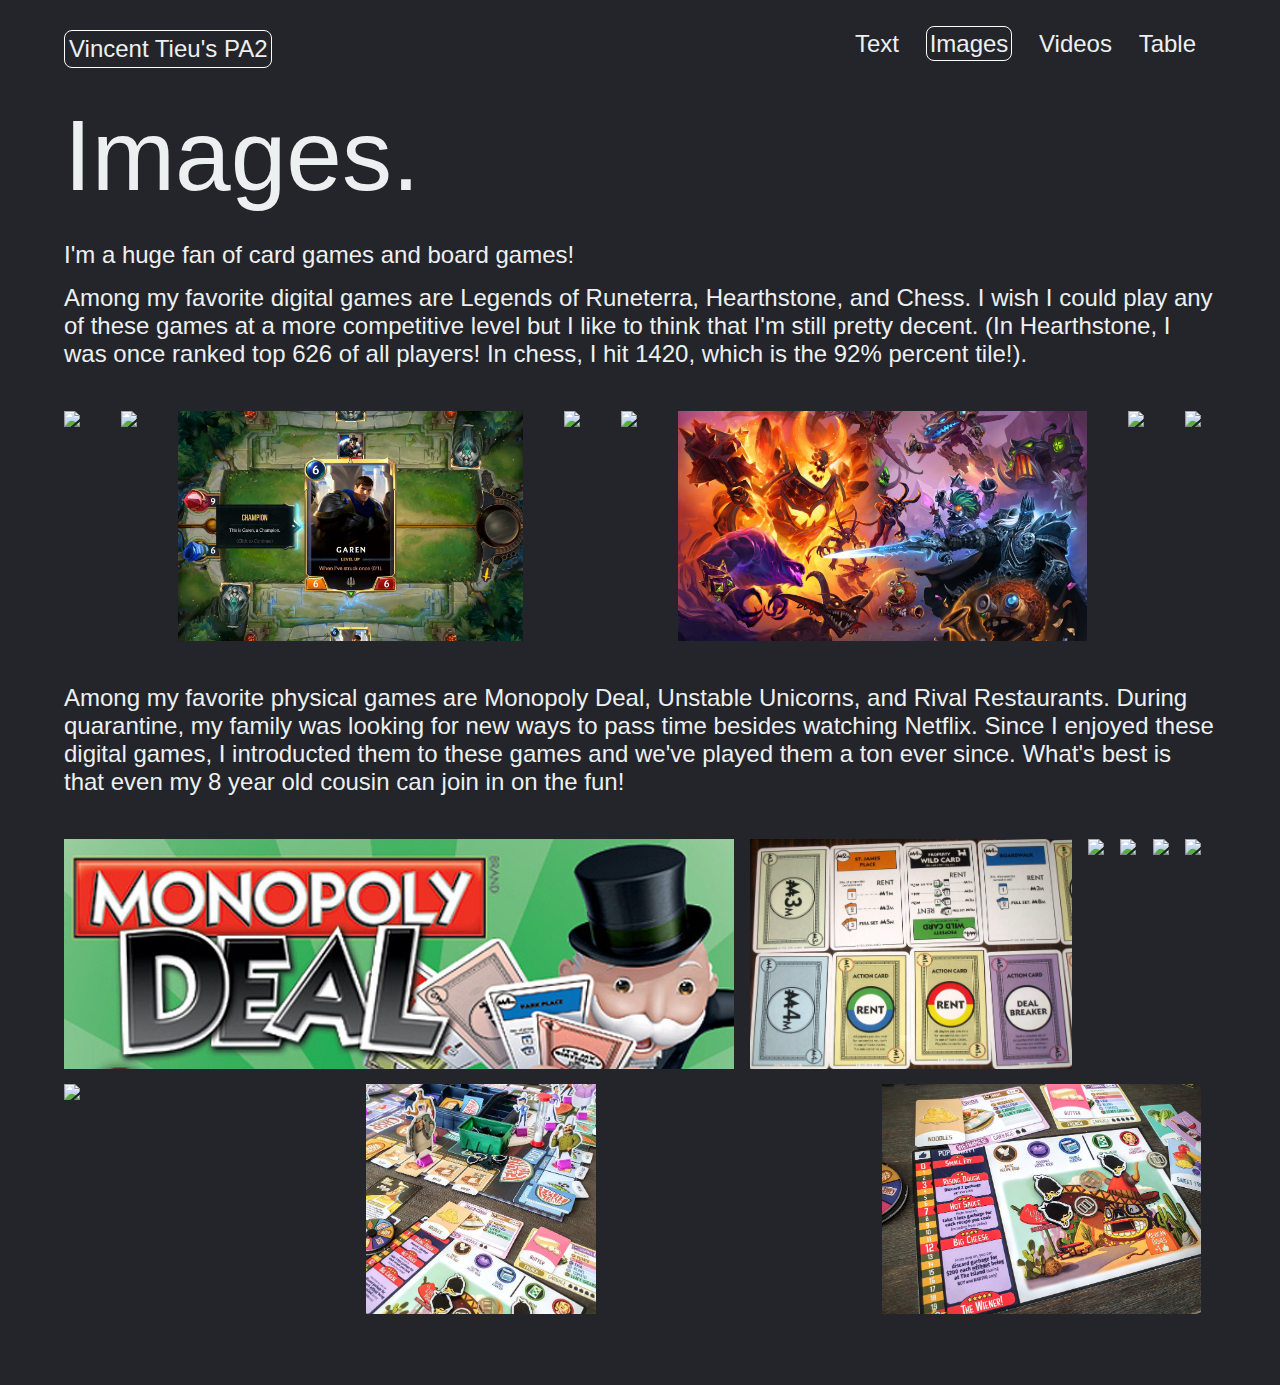
==== images.html @ 96bbe024 "vt - responsiveness, active tab, back-to-top-btn" ====
<!doctype html>

<html lang='en'>
<head>
  <meta charset='utf-8'>

  <title>cs185-pa2</title>
  <meta name='description' content='cs185-pa2'>
  <meta name='author' content='Vincent Tieu'>

  <link rel='stylesheet' href='styles.css'>

</head>

<body>
  <header>
    <h3 class='nav-brand'>Vincent Tieu's PA2</h3>
    <nav>
      <ul class='nav-links'>
        <li><a href='index.html'>Text</a></li>
        <li><a href='images.html' id='page-selected'>Images</a></li>
        <li><a href='videos.html'>Videos</a></li>
        <li><a href='table.html'>Table</a></li>
      </ul>
    </nav>
    <button onclick="topFunction()" id="back-to-top-btn">&#8593;</button>
  </header>

  <div class='container'>
    <h1>Images.</h1>
    <br/>
    <p>
      I'm a huge fan of card games and board games!
    </p>
    <p>
      Among my favorite digital games are Legends of Runeterra, Hearthstone, and Chess. I wish
      I could play any of these games at a more competitive level but I like to think
      that I'm still pretty decent. (In Hearthstone, I was once ranked top 626 of all players! 
      In chess, I hit 1420, which is the 92% percent tile!).
    </p>
    <br/>
    <div class='featured-section'>
      <img src='img/runeterra-1.jpg'>
      <img src='img/runeterra-2.jpg'>
      <img src='img/runeterra-3.jpg'>
      <img src='img/hearthstone-1.jpeg'>
      <img src='img/hearthstone-2.jpg'>
      <img src='img/hearthstone-3.webp'>
      <img src='img/chess-1.jpeg'>
      <img src='img/chess-2.jpeg'>
    </div>
    <br/>
    <p>
      Among my favorite physical games are Monopoly Deal, Unstable Unicorns, and Rival 
      Restaurants. During quarantine, my family was looking for new ways to pass time
      besides watching Netflix. Since I enjoyed these digital games, I introducted them
      to these games and we've played them a ton ever since. What's best is that even
      my 8 year old cousin can join in on the fun!
    </p>
    <br/>
    <div class='featured-section'>
      <img src='img/monopoly-1.jpg'>
      <img src='img/monopoly-2.jpg'>
      <img src='img/unstable-1.jpeg'>
      <img src='img/unstable-3.jpg'>
      <img src='img/unstable-2.jpg'>
      <img src='img/rival-1.png'>
      <img src='img/rival-2.jpg'>
      <img src='img/rival-3.jpg'>
      <img src='img/rival-4.jpg'>
    </div>
  </div>
  <br/>
  <br/>
  <script>
  //Get the button
  var mybutton = document.getElementById("back-to-top-btn");
  
  // When the user scrolls down 20px from the top of the document, show the button
  window.onscroll = () => scrollFunction();
  
  function scrollFunction() {
    if (document.body.scrollTop > 20 || document.documentElement.scrollTop > 20) {
      mybutton.style.display = "block";
    } else {
      mybutton.style.display = "none";
    }
  }
  
  // When the user clicks on the button, scroll to the top of the document
  function topFunction() {
    document.body.scrollTop = 0;
    document.documentElement.scrollTop = 0;
  }
  </script>
</body>
</html>
---- styles.css ----
/* https://www.w3schools.com/howto/howto_js_scroll_to_top.asp */

@import url('https://fonts.googleapis.com/css2?family=Noto+Sans+JP:wght@500&display=swap');

* {
  box-sizing: border-box;
  margin: 0;
  padding: 0;
  background-color: #24252A;

  font-family: "Montserrat", sans-serif;
  font-weight: 500;
  font-size: 24px;
  color: #edf0f1;
  text-decoration: none;
}

h1 {
  font-size: 100px;
}

h2 {
  font-size: 32px;
}

h3 {
  font-size: 24px;
}

h4 {
  font-size: 16px;
}

p {
  margin-bottom: 15px;
}

header {
  display: flex;
  justify-content: space-between;
  padding: 30px 5%;
}

.nav-brand {
  border: 1px solid white;
  padding: 4px;
  border-radius: 8px;
}

.nav-links li {
  display: inline-block;
  padding: 0px 20px;
  padding-left: 0px;
}

.nav-links li a {
  transition: all 0.3 ease 0s;
}

.nav-links li a:hover {
  color: #0088a9;
}

#back-to-top-btn {
  font-size: 60px;
  background-color: rgba(0,136,169,0.8);
  display: none;
  position: fixed;
  bottom: 20px;
  right: 30px;
  z-index: 99;
}

#back-to-top-btn:hover {
  background-color: rgba(0,136,169,1);
}

#page-selected {
  border: 1px solid white;
  padding: 3px;
  border-radius: 8px;
}

@media (max-width: 800px) {
  header {
    flex-direction: column;
    justify-content: flex-start;
  }

  .nav-links li {
    display: block;
    margin: 5px 0%;
  }
}

.container {
  padding: 0px 5%;
}

input[type="text"], textarea {
  background-color : white; 
  color: black;
  border-radius: 10px;
}

button {
  padding: 9px 25px;
  background-color: rgba(0,136,169,1);
  border: none;
  border-radius: 50px;
  cursor: pointer;
  transition: all 0.3s ease 0s;
}

button:hover {
  background-color: rgba(0,136,169,0.8);
}

img {
  height: 168px;
  width: auto;
  margin-bottom: 15px;
  margin-right: 15px;
}

img:hover {
  opacity: 0.7;
}

.featured-section {
  display: flex;
  flex-wrap: wrap;
  justify-content: space-between;
}

@media (max-width: 1360px) {
  img {
    height: 230px;
    width: auto;
  }
}

@media (max-width: 924px) {
  img {
    height: 168px;
    width: auto;
  }
}

@media (max-width: 660px) {
  img {
    height: auto;
    width: 80%;
  }
  .featured-section {
    justify-content: center;
  }
}

table {
  border-collapse: collapse;
  width: 100%;
}

td, th {
  border: 1px solid #dddddd;
  text-align: left;
  padding: 8px;
}

td a {
  color: #0088a9;
  text-decoration: underline;
}

tr:nth-child(even) {
  background-color: #dddddd;
}
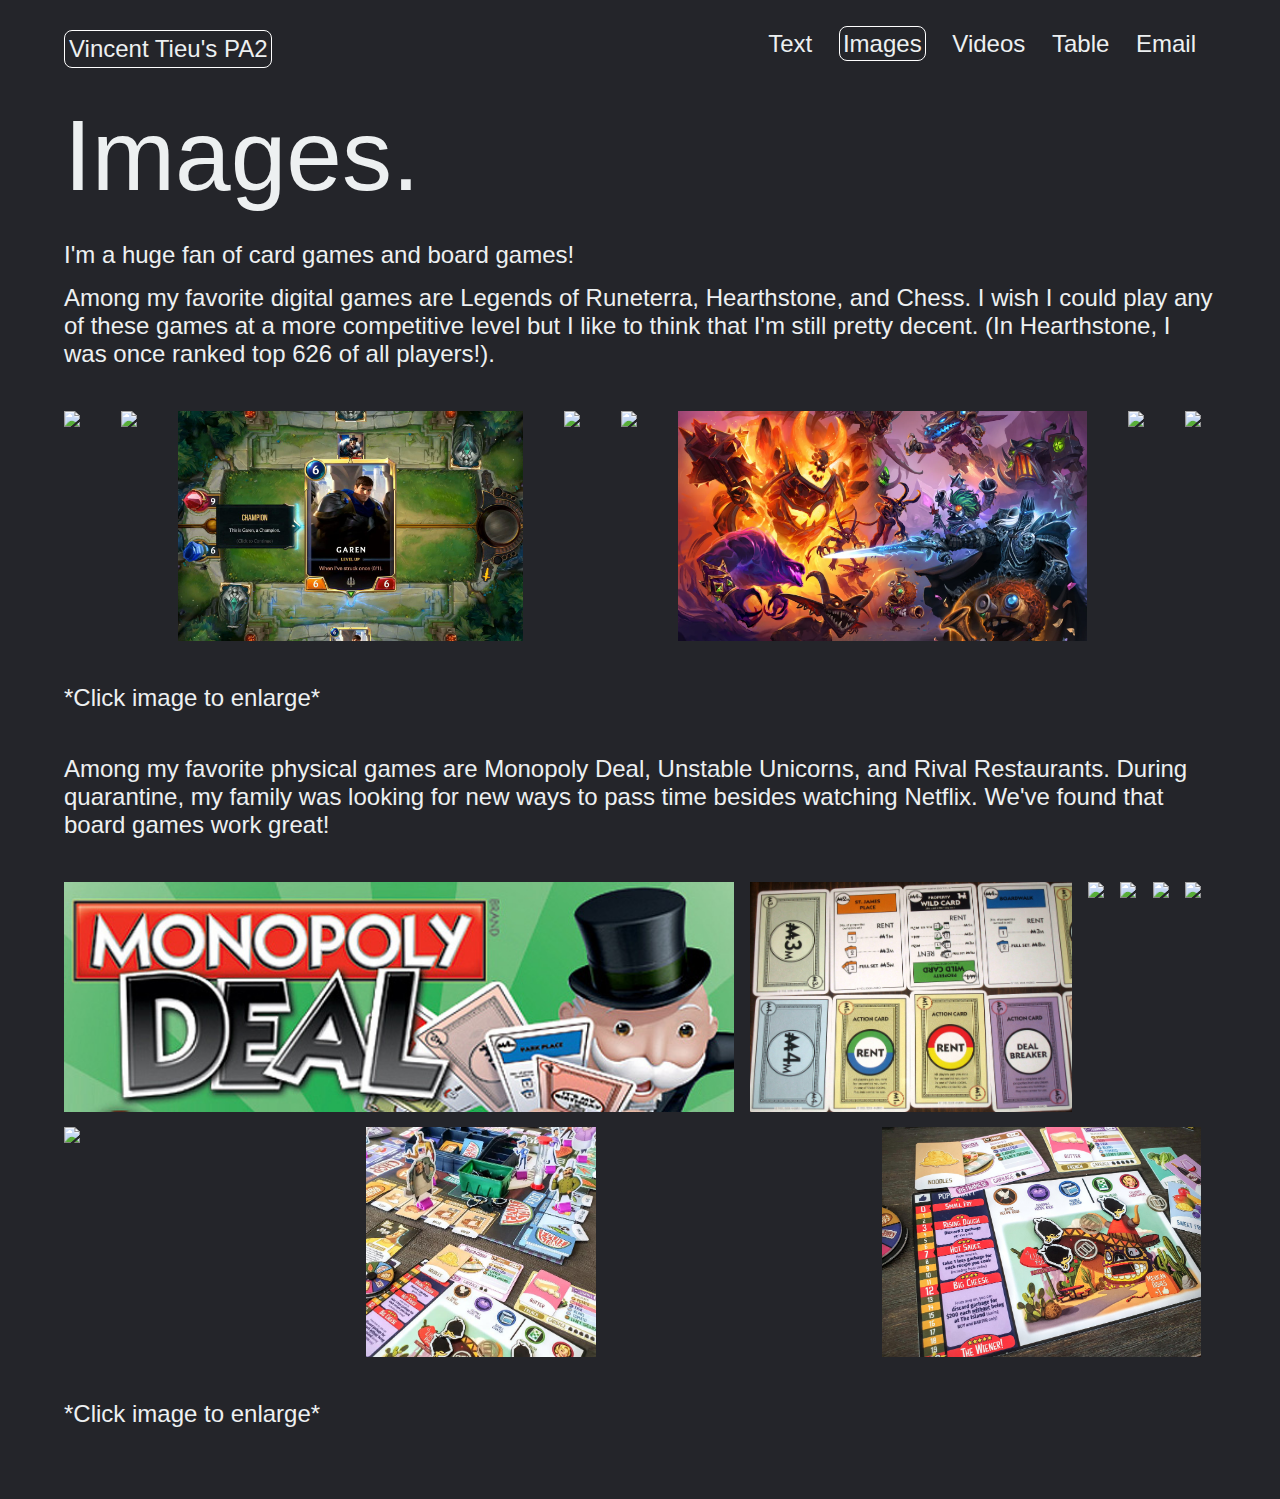
==== commit 52b39cf1: "Merge pull request #1 from vincentktieu-ucsb/secondary" ====
--- a/images.html
+++ b/images.html
@@ -21,10 +21,18 @@
         <li><a href='images.html' id='page-selected'>Images</a></li>
         <li><a href='videos.html'>Videos</a></li>
         <li><a href='table.html'>Table</a></li>
+        <li><a href='email.html'>Email</a></li>
       </ul>
     </nav>
-    <button onclick="topFunction()" id="back-to-top-btn">&#8593;</button>
   </header>
+
+  <button onclick='topFunction()' id='back-to-top-btn'>&#8593;</button>
+
+  <!-- https://www.w3schools.com/howto/howto_css_modal_images.asp -->
+  <div class='modal'>
+    <span class='close'>&times;</span>
+    <img class='modal-content'>
+  </div>
 
   <div class='container'>
     <h1>Images.</h1>
@@ -35,63 +43,89 @@
     <p>
       Among my favorite digital games are Legends of Runeterra, Hearthstone, and Chess. I wish
       I could play any of these games at a more competitive level but I like to think
-      that I'm still pretty decent. (In Hearthstone, I was once ranked top 626 of all players! 
-      In chess, I hit 1420, which is the 92% percent tile!).
+      that I'm still pretty decent. (In Hearthstone, I was once ranked top 626 of all players!).
     </p>
     <br/>
     <div class='featured-section'>
-      <img src='img/runeterra-1.jpg'>
-      <img src='img/runeterra-2.jpg'>
-      <img src='img/runeterra-3.jpg'>
-      <img src='img/hearthstone-1.jpeg'>
-      <img src='img/hearthstone-2.jpg'>
-      <img src='img/hearthstone-3.webp'>
-      <img src='img/chess-1.jpeg'>
-      <img src='img/chess-2.jpeg'>
+      <img src='img/runeterra-1.jpg' class='featured-image'>
+      <img src='img/runeterra-2.jpg' class='featured-image'>
+      <img src='img/runeterra-3.jpg' class='featured-image'>
+      <img src='img/hearthstone-1.jpeg' class='featured-image'>
+      <img src='img/hearthstone-2.jpg' class='featured-image'>
+      <img src='img/hearthstone-3.webp' class='featured-image'>
+      <img src='img/chess-1.jpeg' class='featured-image'>
+      <img src='img/chess-2.jpeg' class='featured-image'>
     </div>
+    <br/>
+    <p>*Click image to enlarge*</p>
     <br/>
     <p>
       Among my favorite physical games are Monopoly Deal, Unstable Unicorns, and Rival 
       Restaurants. During quarantine, my family was looking for new ways to pass time
-      besides watching Netflix. Since I enjoyed these digital games, I introducted them
-      to these games and we've played them a ton ever since. What's best is that even
-      my 8 year old cousin can join in on the fun!
+      besides watching Netflix. We've found that board games work great!
     </p>
     <br/>
     <div class='featured-section'>
-      <img src='img/monopoly-1.jpg'>
-      <img src='img/monopoly-2.jpg'>
-      <img src='img/unstable-1.jpeg'>
-      <img src='img/unstable-3.jpg'>
-      <img src='img/unstable-2.jpg'>
-      <img src='img/rival-1.png'>
-      <img src='img/rival-2.jpg'>
-      <img src='img/rival-3.jpg'>
-      <img src='img/rival-4.jpg'>
+      <img src='img/monopoly-1.jpg' class='featured-image'>
+      <img src='img/monopoly-2.jpg' class='featured-image'>
+      <img src='img/unstable-1.jpeg' class='featured-image'>
+      <img src='img/unstable-3.jpg' class='featured-image'>
+      <img src='img/unstable-2.jpg' class='featured-image'>
+      <img src='img/rival-1.png' class='featured-image'>
+      <img src='img/rival-2.jpg' class='featured-image'>
+      <img src='img/rival-3.jpg' class='featured-image'>
+      <img src='img/rival-4.jpg' class='featured-image'>
     </div>
+    <br/>
+    <p>*Click image to enlarge*</p>
+    <br/>
   </div>
   <br/>
-  <br/>
   <script>
-  //Get the button
-  var mybutton = document.getElementById("back-to-top-btn");
-  
-  // When the user scrolls down 20px from the top of the document, show the button
-  window.onscroll = () => scrollFunction();
-  
-  function scrollFunction() {
-    if (document.body.scrollTop > 20 || document.documentElement.scrollTop > 20) {
-      mybutton.style.display = "block";
-    } else {
-      mybutton.style.display = "none";
+    // inspired by https://www.w3schools.com/howto/howto_js_scroll_to_top.asp
+
+    var backToTopBtn = document.getElementById('back-to-top-btn');
+    
+    window.onscroll = () => scrollFunction();
+    
+    function scrollFunction() {
+      if (document.body.scrollTop > 20 || document.documentElement.scrollTop > 20) {
+        backToTopBtn.style.display = 'block';
+      } else {
+        backToTopBtn.style.display = 'none';
+      }
     }
-  }
-  
-  // When the user clicks on the button, scroll to the top of the document
-  function topFunction() {
-    document.body.scrollTop = 0;
-    document.documentElement.scrollTop = 0;
-  }
+    
+    function topFunction() {
+      document.body.scrollTop = 0;
+      document.documentElement.scrollTop = 0;
+    }
+
+    // inspired by https://www.w3schools.com/howto/howto_css_modal_images.asp
+    let modal = document.getElementsByClassName('modal')[0];
+    let modalImg = document.getElementsByClassName('modal-content')[0];
+    let images = document.getElementsByClassName('featured-image');
+    for (let i = 0; i < images.length; i++) {
+      images[i].onclick = function(){
+        modal.style.display = 'block';
+        modalImg.src = images[i].src;
+        backToTopBtn.style.display = 'none';
+      }
+    }
+
+    let span = document.getElementsByClassName('close')[0];
+
+    span.onclick = function() { 
+      modal.style.display = 'none';
+      scrollFunction();
+    }
+
+    modal.addEventListener('click', (e) => {
+      if (e.target !== modalImg) {
+        modal.style.display = 'none';
+        scrollFunction();
+      }
+    });
   </script>
 </body>
 </html>--- a/styles.css
+++ b/styles.css
@@ -1,5 +1,3 @@
-/* https://www.w3schools.com/howto/howto_js_scroll_to_top.asp */
-
 @import url('https://fonts.googleapis.com/css2?family=Noto+Sans+JP:wght@500&display=swap');
 
 * {
@@ -81,6 +79,10 @@
   border-radius: 8px;
 }
 
+#page-selected:hover {
+  border-color: rgba(0,136,169,0.8);
+}
+
 @media (max-width: 800px) {
   header {
     flex-direction: column;
@@ -97,7 +99,7 @@
   padding: 0px 5%;
 }
 
-input[type="text"], textarea {
+input, textarea {
   background-color : white; 
   color: black;
   border-radius: 10px;
@@ -116,14 +118,14 @@
   background-color: rgba(0,136,169,0.8);
 }
 
-img {
+.featured-image {
   height: 168px;
   width: auto;
   margin-bottom: 15px;
   margin-right: 15px;
 }
 
-img:hover {
+.featured-image:hover {
   opacity: 0.7;
 }
 
@@ -131,29 +133,79 @@
   display: flex;
   flex-wrap: wrap;
   justify-content: space-between;
+  align-items: center;
 }
 
 @media (max-width: 1360px) {
-  img {
+  .featured-image {
     height: 230px;
     width: auto;
   }
 }
 
 @media (max-width: 924px) {
-  img {
+  .featured-image {
     height: 168px;
     width: auto;
   }
 }
 
 @media (max-width: 660px) {
-  img {
+  .featured-image {
     height: auto;
     width: 80%;
   }
-  .featured-section {
+  .featured-image-section {
     justify-content: center;
+  }
+}
+
+/* The Modal (background) */
+.modal {
+  display: none; /* Hidden by default */
+  position: fixed; /* Stay in place */
+  z-index: 1; /* Sit on top */
+  padding-top: 100px; /* Location of the box */
+  left: 0;
+  top: 0;
+  width: 100%; /* Full width */
+  height: 100%; /* Full height */
+  overflow: auto; /* Enable scroll if needed */
+  background-color: rgba(0,0,0,0.8); /* Black w/ opacity */
+}
+
+/* Modal Content (image) */
+.modal-content {
+  border: 1px solid white;
+  margin: auto;
+  display: block;
+  height: 80%;
+  width: auto;
+}
+
+.modal-content:hover {
+  opacity: 1;
+}
+
+/* The Close Button */
+.close {
+  position: absolute;
+  top: 15px;
+  right: 35px;
+  font-size: 40px;
+  background-color: rgba(0,0,0,0.8); /* Black w/ opacity */
+}
+
+.close:hover, .close:focus{
+  text-decoration: none;
+  cursor: pointer;
+}
+
+/* 100% Image Width on Smaller Screens */
+@media only screen and (max-width: 700px){
+  .modal-content {
+    height: auto;
+    width: 100%;
   }
 }
 
@@ -163,7 +215,7 @@
 }
 
 td, th {
-  border: 1px solid #dddddd;
+  border: 1px solid white;
   text-align: left;
   padding: 8px;
 }
@@ -174,5 +226,5 @@
 }
 
 tr:nth-child(even) {
-  background-color: #dddddd;
+  background-color: white;
 }